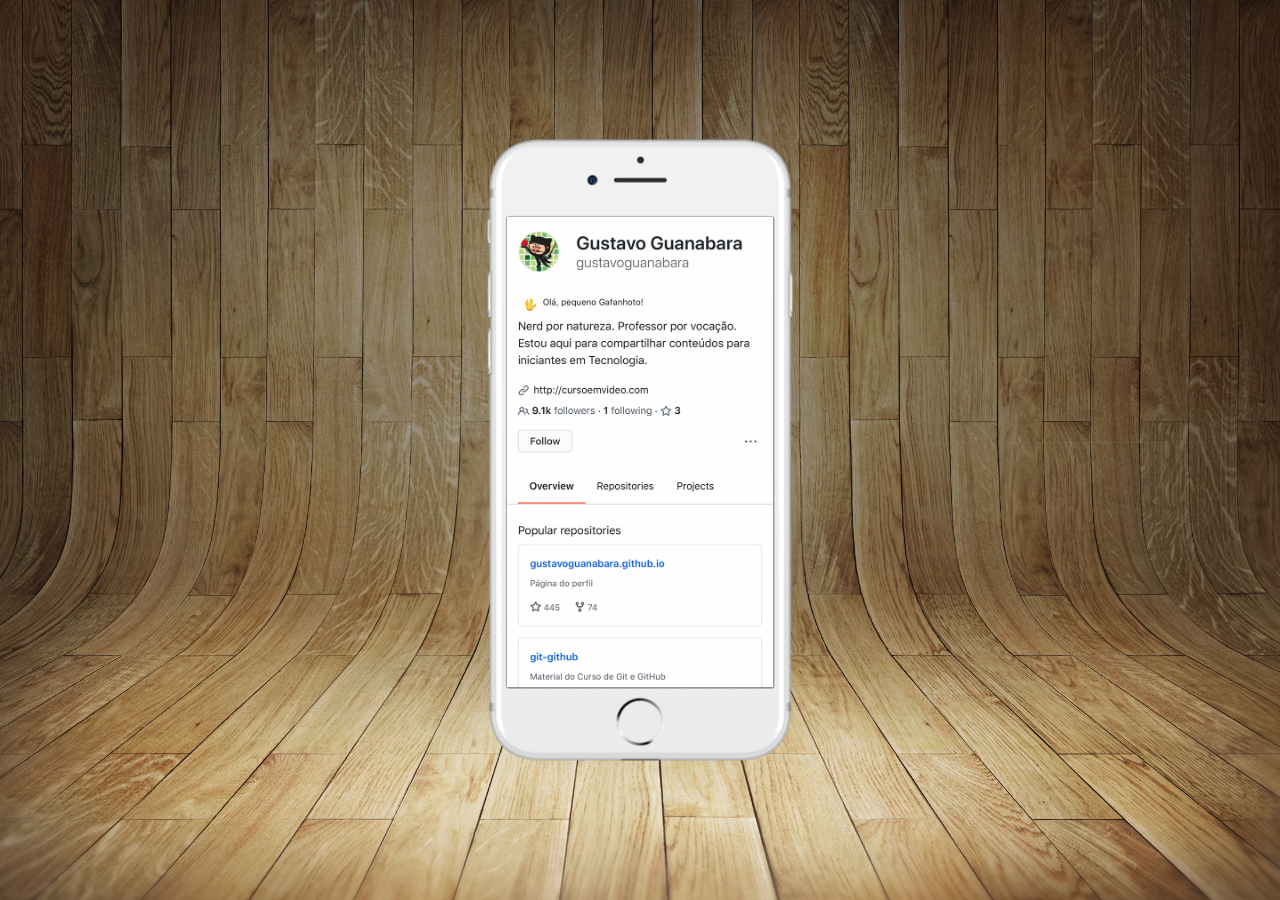
==== index.html @ 1234733f "tela home" ====
<!DOCTYPE html>
<html lang="pt-br">
  <head>
    <meta charset="UTF-8" />
    <meta http-equiv="X-UA-Compatible" content="IE=edge" />
    <meta name="viewport" content="width=device-width, initial-scale=1.0" />
    <link rel="stylesheet" href="styles/style.css" />
    <title>Redes Sociais</title>
  </head>
  <body>
    <main>
      <section id="iphone">
        <iframe src="pages/github.html" name="tela-iphone" id="tela-iphone" frameborder="0"></iframe>
      </section>
      <section id="social-media"></section>
    </main>
  </body>
</html>
---- styles/style.css ----
@charset "UTF-8";

* {
  margin: 0px;
  padding: 0px;
}

body {
  background-image: url(../images/fundo-madeira.jpg);
  background-size: cover;
  background-repeat: no-repeat;
}

main {
  position: relative;
  height: 100vh;
}

section#iphone {
  position: absolute;
  top: 50%;
  left: 50%;
  transform: translate(-50%, -50%);
  height: 627px;
  width: 311px;
  background: url(../images/frame-iphone.png);
}

iframe {
  position: relative;
  top: 80px;
  left: 22px;
  width: 267px;
  height: 471px;
}
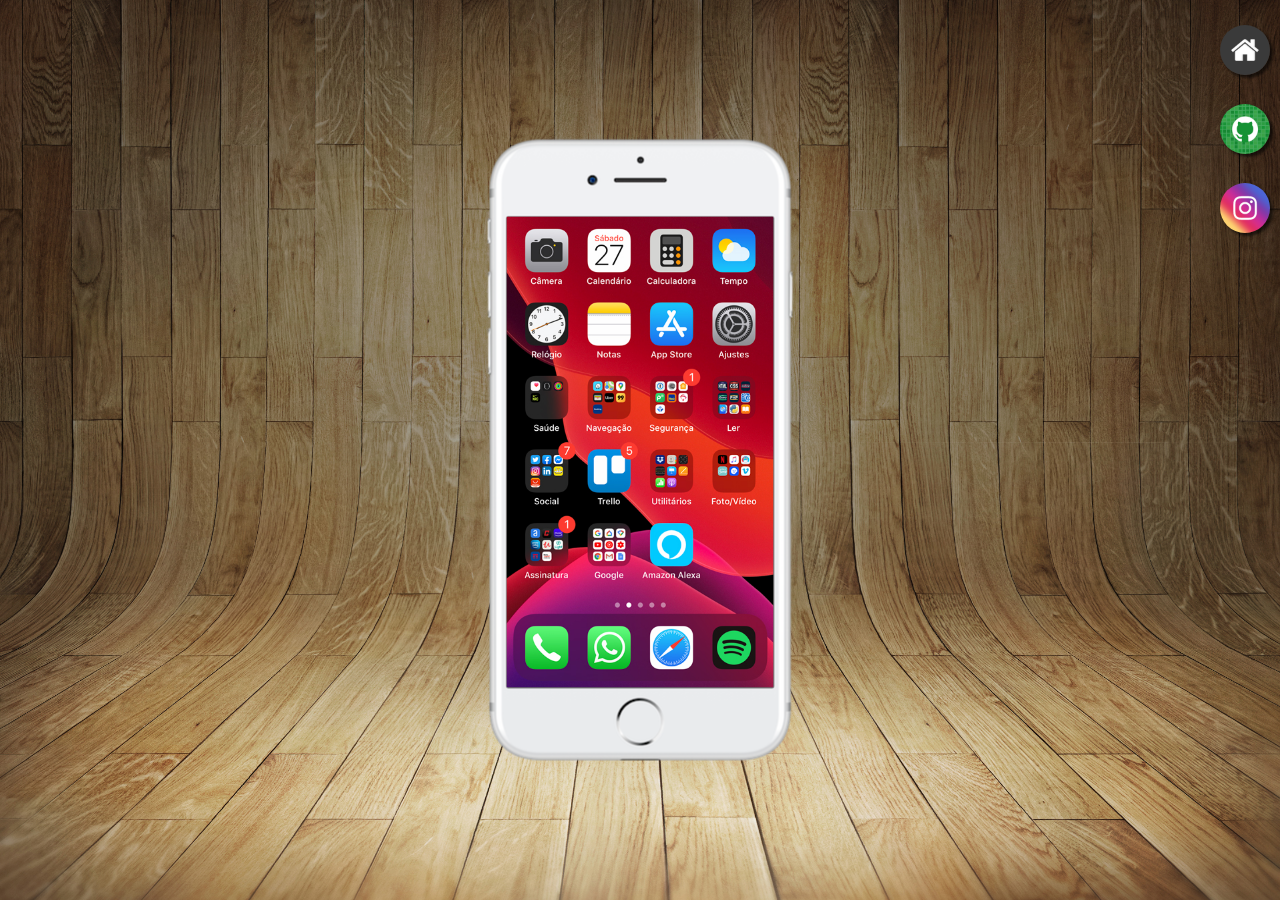
==== commit b5c2d0bb: "buttons" ====
--- a/index.html
+++ b/index.html
@@ -10,9 +10,32 @@
   <body>
     <main>
       <section id="iphone">
-        <iframe src="pages/github.html" name="tela-iphone" id="tela-iphone" frameborder="0"></iframe>
+        <iframe
+          src="pages/home.html"
+          name="tela-iphone"
+          id="tela-iphone"
+          frameborder="0"
+        ></iframe>
       </section>
-      <section id="social-media"></section>
+      <section id="social-media">
+        <a id="home" href="pages/home.html" class="button" target="tela-iphone"
+          ><img src="images/logo-home.jpg" alt="" /></a
+        ><br />
+        <a
+          id="github"
+          href="pages/github.html"
+          class="button"
+          target="tela-iphone"
+          ><img src="images/logo-github.jpg" alt="" /></a
+        ><br />
+        <a
+          id="instagram"
+          href="pages/instagram.html"
+          class="button"
+          target="tela-iphone"
+          ><img src="images/logo-instagram.jpg" alt="" /></a
+        ><br />
+      </section>
     </main>
   </body>
 </html>
--- a/styles/style.css
+++ b/styles/style.css
@@ -3,6 +3,7 @@
 * {
   margin: 0px;
   padding: 0px;
+  box-sizing: border-box;
 }
 
 body {
@@ -33,3 +34,24 @@
   width: 267px;
   height: 471px;
 }
+
+section#social-media {
+  text-align: right;
+}
+
+section#social-media img:hover {
+  border: 2px solid rgba(255, 255, 255, 0.63);
+  transform: translate(-2px, -2px);
+  box-shadow: 7px 7px 7px rgba(0, 0, 0, 0.61);
+
+  transition-duration: 200ms;
+}
+
+a > img {
+  width: 50px;
+  border-radius: 50%;
+  margin-top: 25px;
+  margin-right: 10px;
+  box-shadow: 3px 3px 3px rgba(0, 0, 0, 0.61);
+}
+
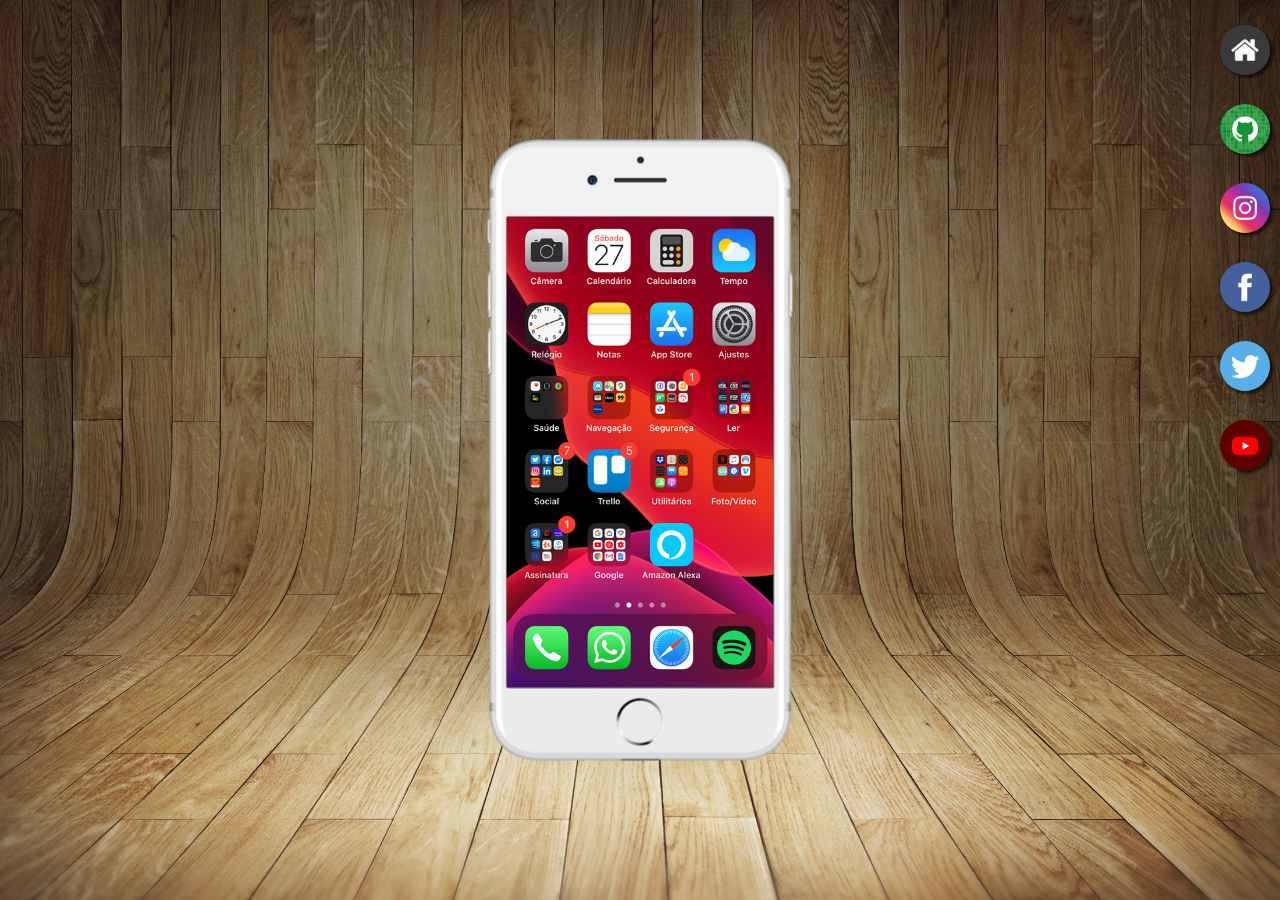
==== commit 8cda5d4c: "new buttons" ====
--- a/index.html
+++ b/index.html
@@ -35,6 +35,27 @@
           target="tela-iphone"
           ><img src="images/logo-instagram.jpg" alt="" /></a
         ><br />
+        <a
+          id="facebook"
+          href="pages/facebook.html"
+          class="button"
+          target="tela-iphone"
+          ><img src="images/logo-facebook.jpg" alt="" /></a
+        ><br />
+        <a
+          id="twitter"
+          href="pages/twitter.html"
+          class="button"
+          target="tela-iphone"
+          ><img src="images/logo-twitter.jpg" alt="" /></a
+        ><br />
+        <a
+          id="youtube"
+          href="pages/youtube.html"
+          class="button"
+          target="tela-iphone"
+          ><img src="images/logo-youtube.jpg" alt="" /></a
+        ><br />
       </section>
     </main>
   </body>
--- a/styles/style.css
+++ b/styles/style.css
@@ -54,4 +54,3 @@
   margin-right: 10px;
   box-shadow: 3px 3px 3px rgba(0, 0, 0, 0.61);
 }
-
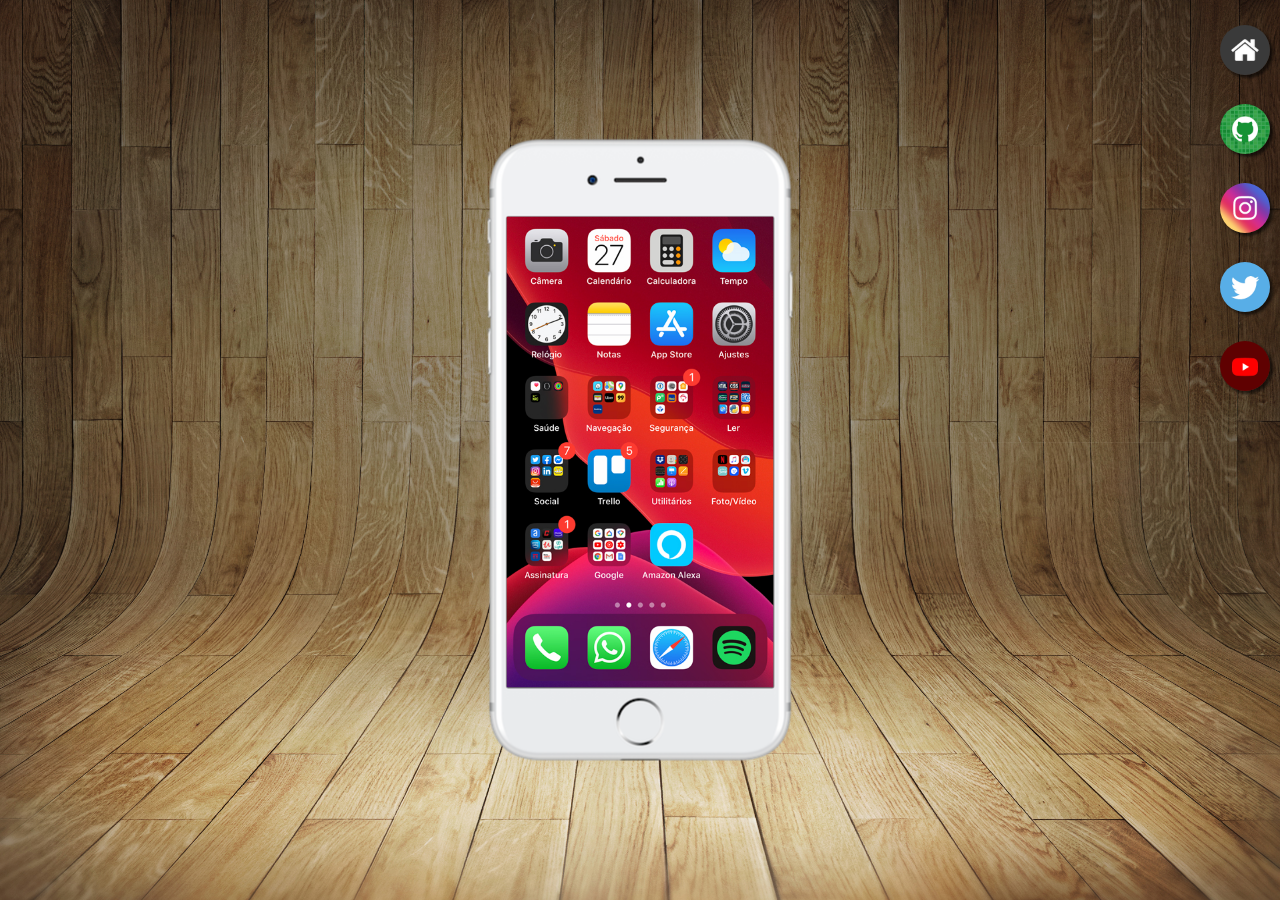
==== commit 748285ed: "personalizacao redes sociais" ====
--- a/index.html
+++ b/index.html
@@ -36,13 +36,6 @@
           ><img src="images/logo-instagram.jpg" alt="" /></a
         ><br />
         <a
-          id="facebook"
-          href="pages/facebook.html"
-          class="button"
-          target="tela-iphone"
-          ><img src="images/logo-facebook.jpg" alt="" /></a
-        ><br />
-        <a
           id="twitter"
           href="pages/twitter.html"
           class="button"
